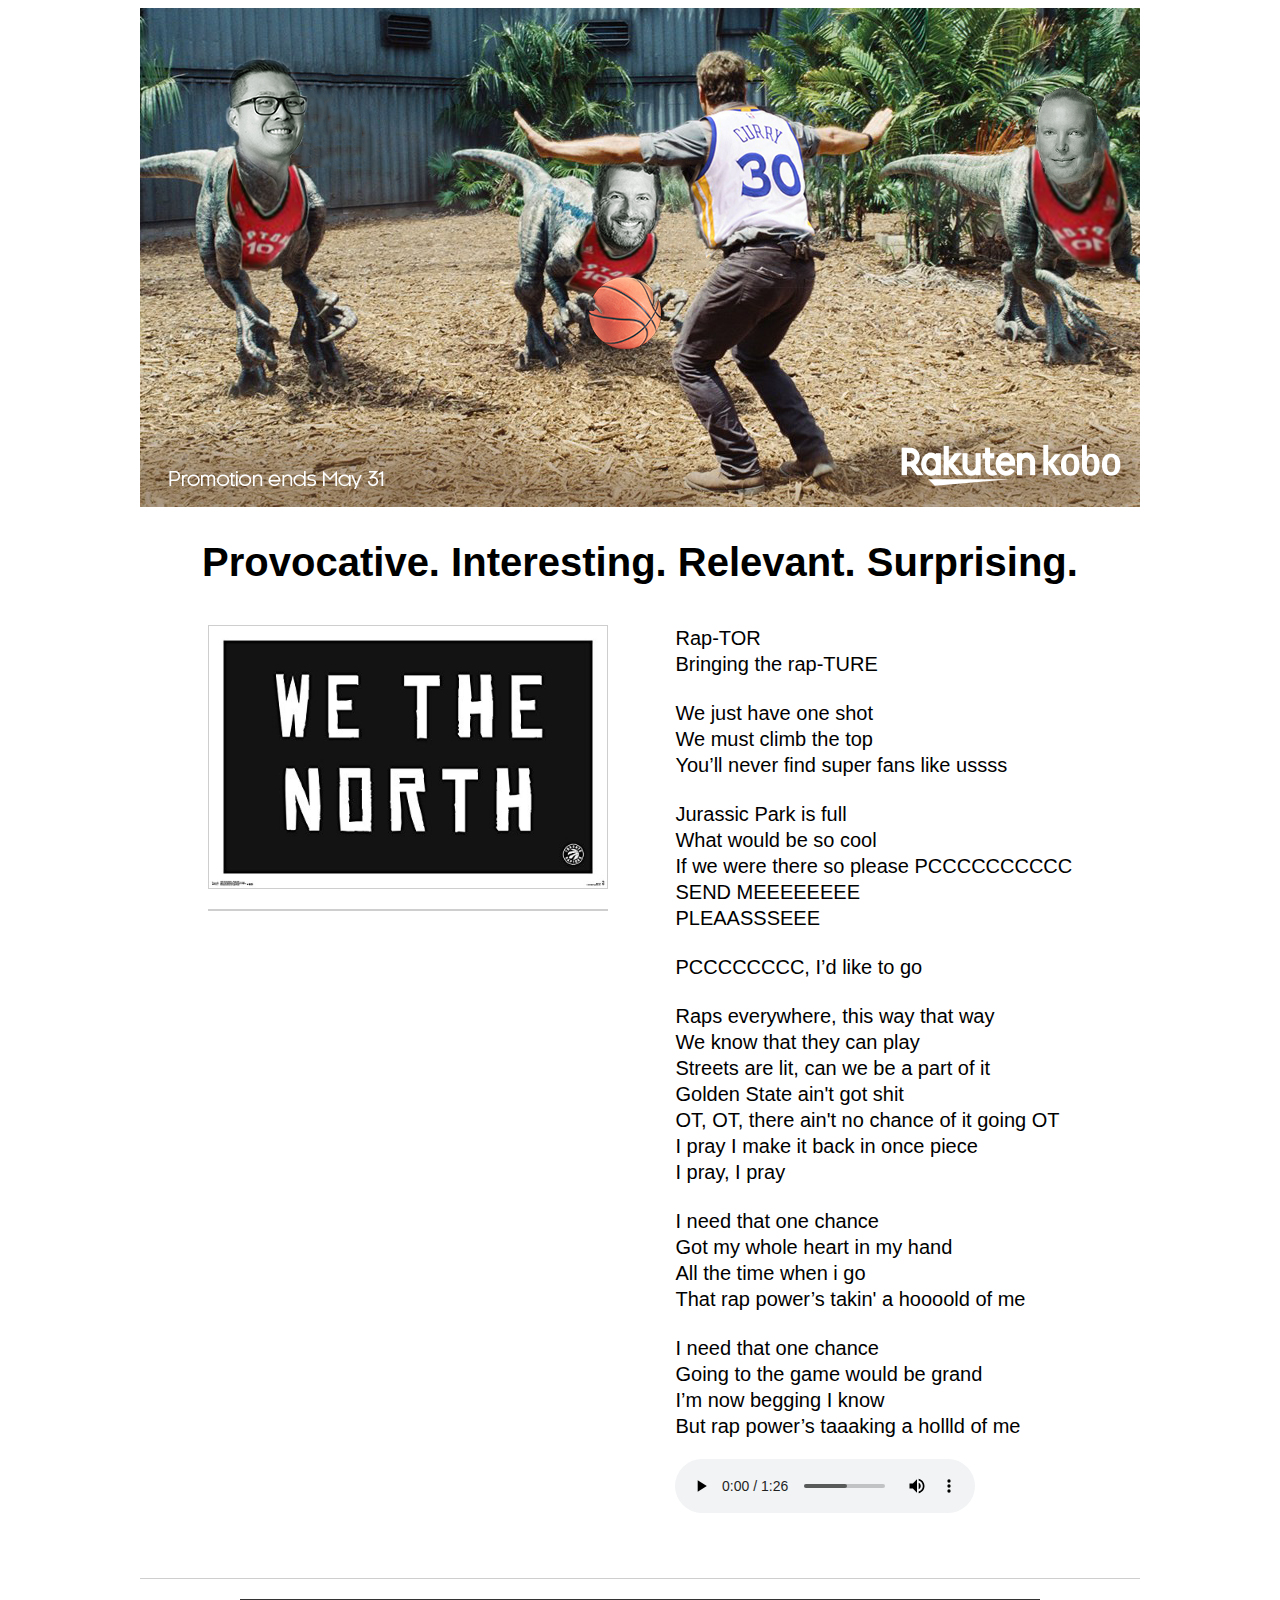
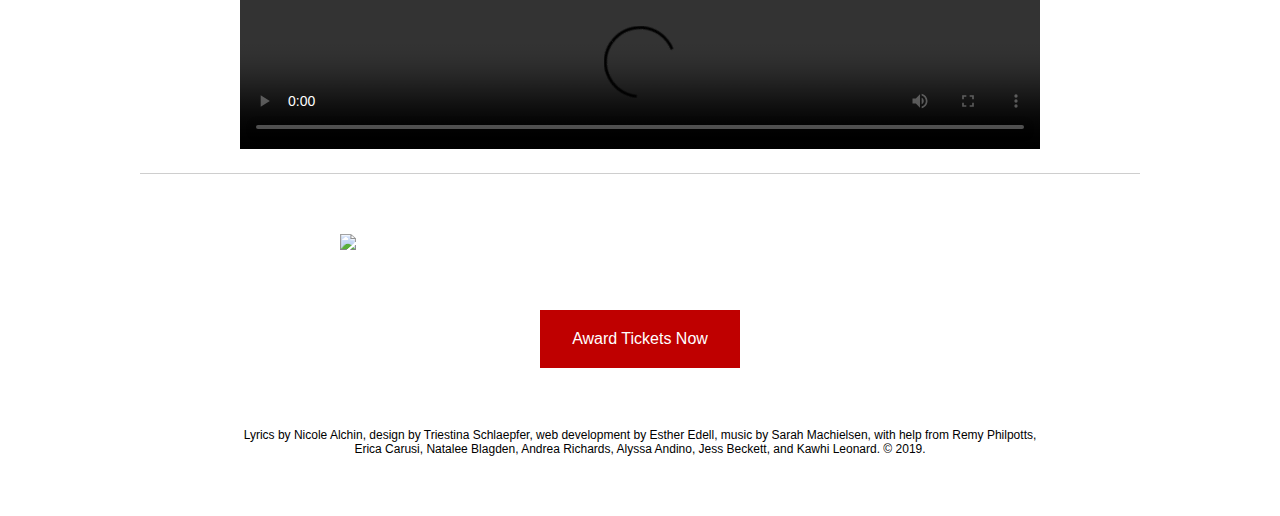
==== index.html @ 5e79e333 "trying again" ====
<!DOCTYPE html>
<html lang="en">
<head>
    <meta charset="UTF-8">
    <meta name="viewport" content="width=device-width, initial-scale=1.0">
    <meta http-equiv="X-UA-Compatible" content="ie=edge">
    <title>We the MarProd</title>
    <link rel="stylesheet" href="style.css">
    <link rel="apple-touch-icon" sizes="57x57" href="/apple-icon-57x57.png">
<link rel="apple-touch-icon" sizes="60x60" href="images/apple-icon-60x60.png">
<link rel="apple-touch-icon" sizes="72x72" href="images/apple-icon-72x72.png">
<link rel="apple-touch-icon" sizes="76x76" href="images/apple-icon-76x76.png">
<link rel="apple-touch-icon" sizes="114x114" href="images/apple-icon-114x114.png">
<link rel="apple-touch-icon" sizes="120x120" href="images/apple-icon-120x120.png">
<link rel="apple-touch-icon" sizes="144x144" href="images/apple-icon-144x144.png">
<link rel="apple-touch-icon" sizes="152x152" href="images/apple-icon-152x152.png">
<link rel="apple-touch-icon" sizes="180x180" href="/apple-icon-180x180.png">
<link rel="icon" type="image/png" sizes="192x192"  href="images/android-icon-192x192.png">
<link rel="icon" type="image/png" sizes="32x32" href="images/favicon-32x32.png">
<link rel="icon" type="image/png" sizes="96x96" href="images/favicon-96x96.png">
<link rel="icon" type="image/png" sizes="16x16" href="images/favicon-16x16.png">
<link rel="manifest" href="/manifest.json">
<meta name="msapplication-TileColor" content="#ffffff">
<meta name="msapplication-TileImage" content="/ms-icon-144x144.png">
<meta name="theme-color" content="#ffffff">
</head>
<body>
    <div id="wethenorth">
        <header>
            <img src="images/Wethenorth-2.jpg" alt="">
            <h2>Provocative. Interesting. Relevant. Surprising.</h2>
        </header>
        <section class="north-rap">
            <div><img src="images/north-logo.jpg" alt="">
                <img src="https://media.giphy.com/media/enqnVvSqb5scBLuO88/giphy.gif" alt="">
            </div>
            <div class="the-rap">
              
                    <p>Rap-TOR</p>
                    <p>Bringing the rap-TURE</p>
                    
                    &nbsp;
                    <p>We just have one shot</p>
                    <p>We must climb the top</p>
                    <p>You’ll never find super fans like ussss</p>
                    &nbsp;
                    <p>Jurassic Park is full</p>
                    <p>What would be so cool</p>
                    <p>If we were there so please PCCCCCCCCCC</p>
                    <p>SEND MEEEEEEEE</p>
                    <p>PLEAASSSEEE</p>
                    
                    &nbsp;
                    <p>PCCCCCCCC, I’d like to go</p>
                    &nbsp;
                    <p>Raps everywhere, this way that way</p>
                    <p>We know that they can play</p>
                    <p>Streets are lit, can we be a part of it</p>
                    <p>Golden State ain't got shit</p>
                    <p>OT, OT, there ain't no chance of it going OT</p>
                    <p>I pray I make it back in once piece</p>
                    <p>I pray, I pray</p>
&nbsp;
                    <p>I need that one chance</p>
                    <p>Got my whole heart in my hand</p>
                    <p>All the time when i go</p>
                    <p>That rap power’s takin' a hoooold of me</p>
                    &nbsp;
                    <p>I need that one chance</p>
                    <p>Going to the game would be grand</p>
                    <p>I’m now begging I know</p>
                    <p>But rap power’s taaaking a hollld of me</p>
                    <audio controls><source src="images/track_rap.mp3"></audio>
                    
            </div>
            
        </section>
        <div class="video">
                <video width="800" controls>
                    <source src="images/WeHaveHeart_V2.mp4">
                </video>
            </div>
        <div class="mt-north"><img src="https://media.giphy.com/media/Y4mnAAq8YD0NqHYo2X/giphy.gif" /></div>
        <section class="cta">
           <a href="https://www.youtube.com/watch?v=ChT3ewZXTfM">Award Tickets Now</a>  
           
        </section>
        <footer>
            <p>Lyrics by Nicole Alchin, design by Triestina Schlaepfer, web development by Esther Edell, music by Sarah Machielsen, with help from Remy Philpotts, Erica Carusi, Natalee Blagden, Andrea Richards, Alyssa Andino, Jess Beckett, and Kawhi Leonard. &copy; 2019.</p>
        </footer>
    </div>
</body>
</html>
---- style.css ----
.clearfix:after {visibility: hidden; display: block; font-size: 0; content:''; clear: both; height: 0; } 
 * {
     box-sizing: border-box;
 }

 img {
     display: block;
 }
#wethenorth {
    max-width: 1000px;
    width:100%;
    margin:0 auto;
}
#wethenorth h2 {
    font-family: 'Trebuchet MS', 'Lucida Sans Unicode', 'Lucida Grande', 'Lucida Sans', Arial, sans-serif;
    font-size: 40px;
    text-align: center;
    font-weight: bold;
}
#wethenorth header img {
    max-width: 1000px;
    width:100%;
}
#wethenorth .north-rap {
    font-family: 'Trebuchet MS', 'Lucida Sans Unicode', 'Lucida Grande', 'Lucida Sans', Arial, sans-serif;
    font-size: 20px;
    display: flex;
    margin-top:40px;
    justify-content: space-evenly;
    flex-wrap: nowrap;
border-bottom:1px solid #cecece;
padding-bottom:60px;
}
#wethenorth .north-rap img {
    border:1px solid #cecece;
    width:100%;
    max-width:400px;
    
}
#wethenorth .north-rap img:first-of-type{
    margin-bottom:20px;
}
#wethenorth .north-rap p {
    margin:0;
    line-height: 1.3;
}
#wethenorth .mt-north {
    border-top:1px solid #cecece;

}
#wethenorth .mt-north img {
    max-width:600px;
    width:100%;
    margin:60px auto;
}

#wethenorth .cta {
    background: #bf0000;
    color:white;
    border:0;
    font-family: 'Trebuchet MS', 'Lucida Sans Unicode', 'Lucida Grande', 'Lucida Sans', Arial, sans-serif;
    padding:20px;
    font-size: 16px;
    cursor: pointer;
    max-width: 200px;
    width:100%;
    margin: 40px auto;
    text-align: center;
}

#wethenorth .cta a {
    color:white;
    text-decoration: none;
    /* padding:10px; */
}

#wethenorth .cta:hover {
    background:white;
    border:4px solid #bf0000;
}
#wethenorth .cta:hover a {
    color:#bf0000;
}

#wethenorth audio {
    margin-top:20px;
}

#wethenorth .video {
    max-width:800px;
    width:100%;
    margin: 0 auto;
}
#wethenorth video {
    max-width:800px;
    width:100%;
    margin:20px auto;
}

#wethenorth footer {
    font-size: 12px;
    font-family: 'Trebuchet MS', 'Lucida Sans Unicode', 'Lucida Grande', 'Lucida Sans', Arial, sans-serif;
    max-width: 800px;
    width:100%;
    margin:60px auto;
    text-align: center;
}
@media (max-width:880px) {
    #wethenorth .north-rap {
        flex-direction: column;
        align-items: center;
    }

    #wethenorth .the-rap {
        margin-top:40px;
        text-align: center;
        padding:0 20px;
    }
}
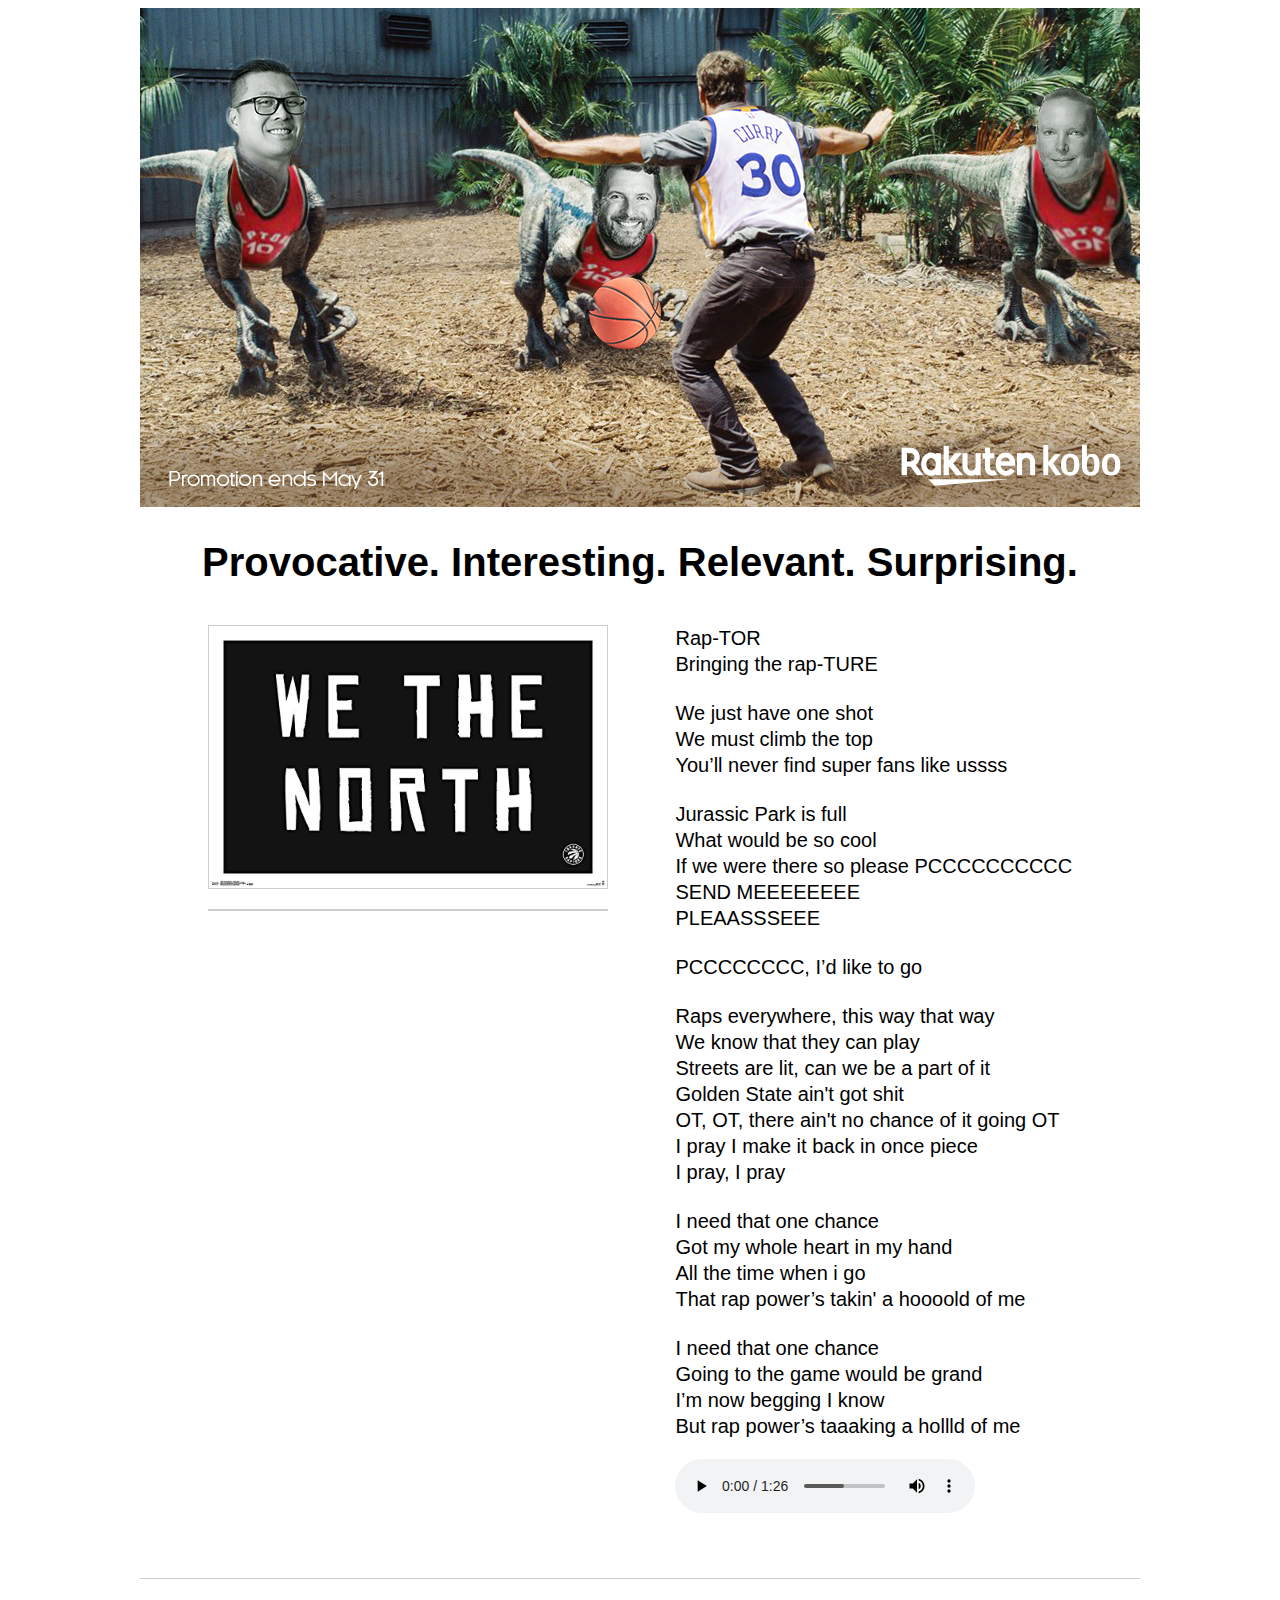
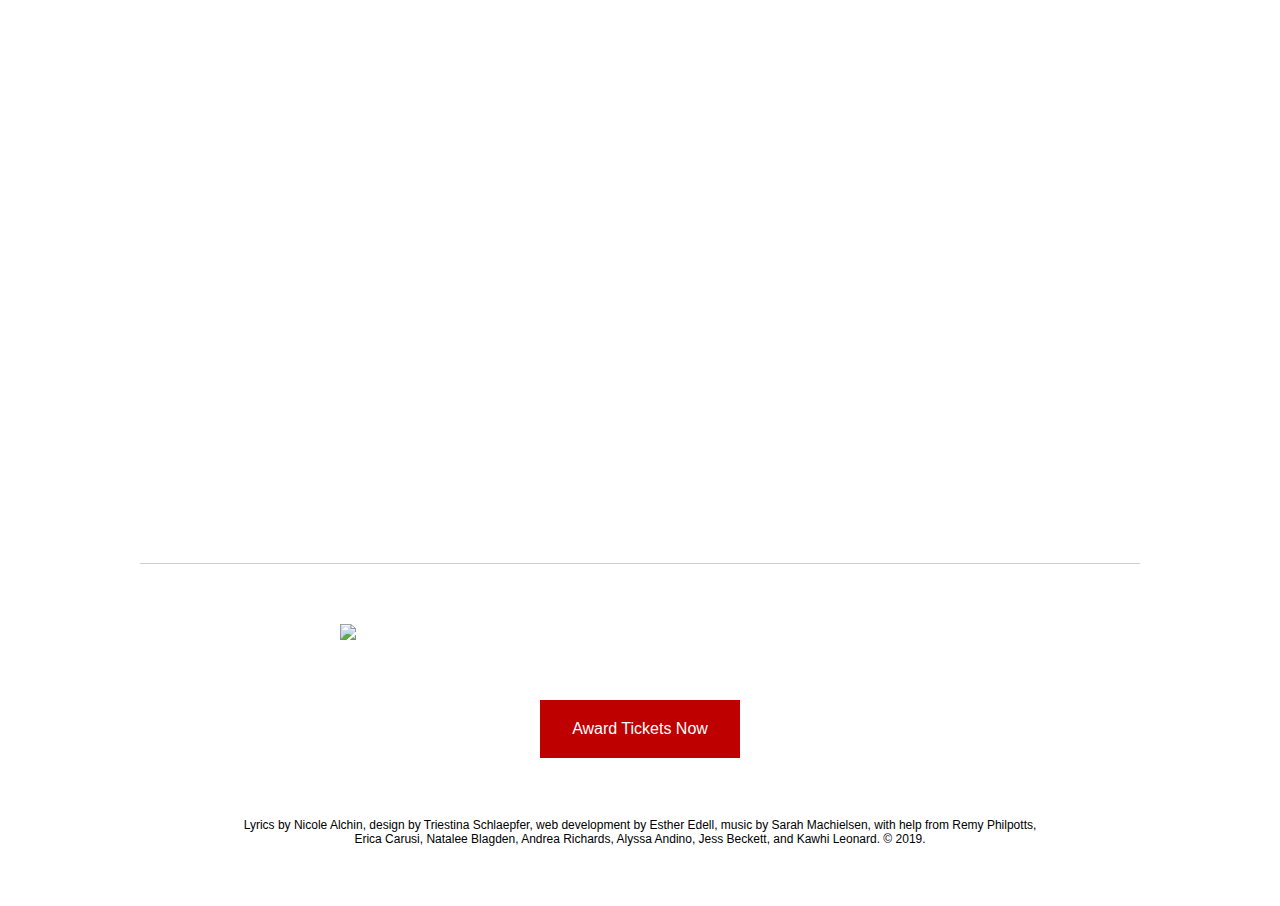
==== commit fd217fc7: "fixing video" ====
--- a/index.html
+++ b/index.html
@@ -76,9 +76,7 @@
             
         </section>
         <div class="video">
-                <video width="800" controls>
-                    <source src="images/WeHaveHeart_V2.mp4">
-                </video>
+            <iframe width="800" height="500"  src="https://www.youtube.com/embed/oapzKjpaBRc" frameborder="0" allow="accelerometer; autoplay; encrypted-media; gyroscope; picture-in-picture" allowfullscreen></iframe>
             </div>
         <div class="mt-north"><img src="https://media.giphy.com/media/Y4mnAAq8YD0NqHYo2X/giphy.gif" /></div>
         <section class="cta">
--- a/style.css
+++ b/style.css
@@ -91,10 +91,10 @@
     width:100%;
     margin: 0 auto;
 }
-#wethenorth video {
+#wethenorth iframe {
     max-width:800px;
     width:100%;
-    margin:20px auto;
+    margin:40px auto;
 }
 
 #wethenorth footer {
